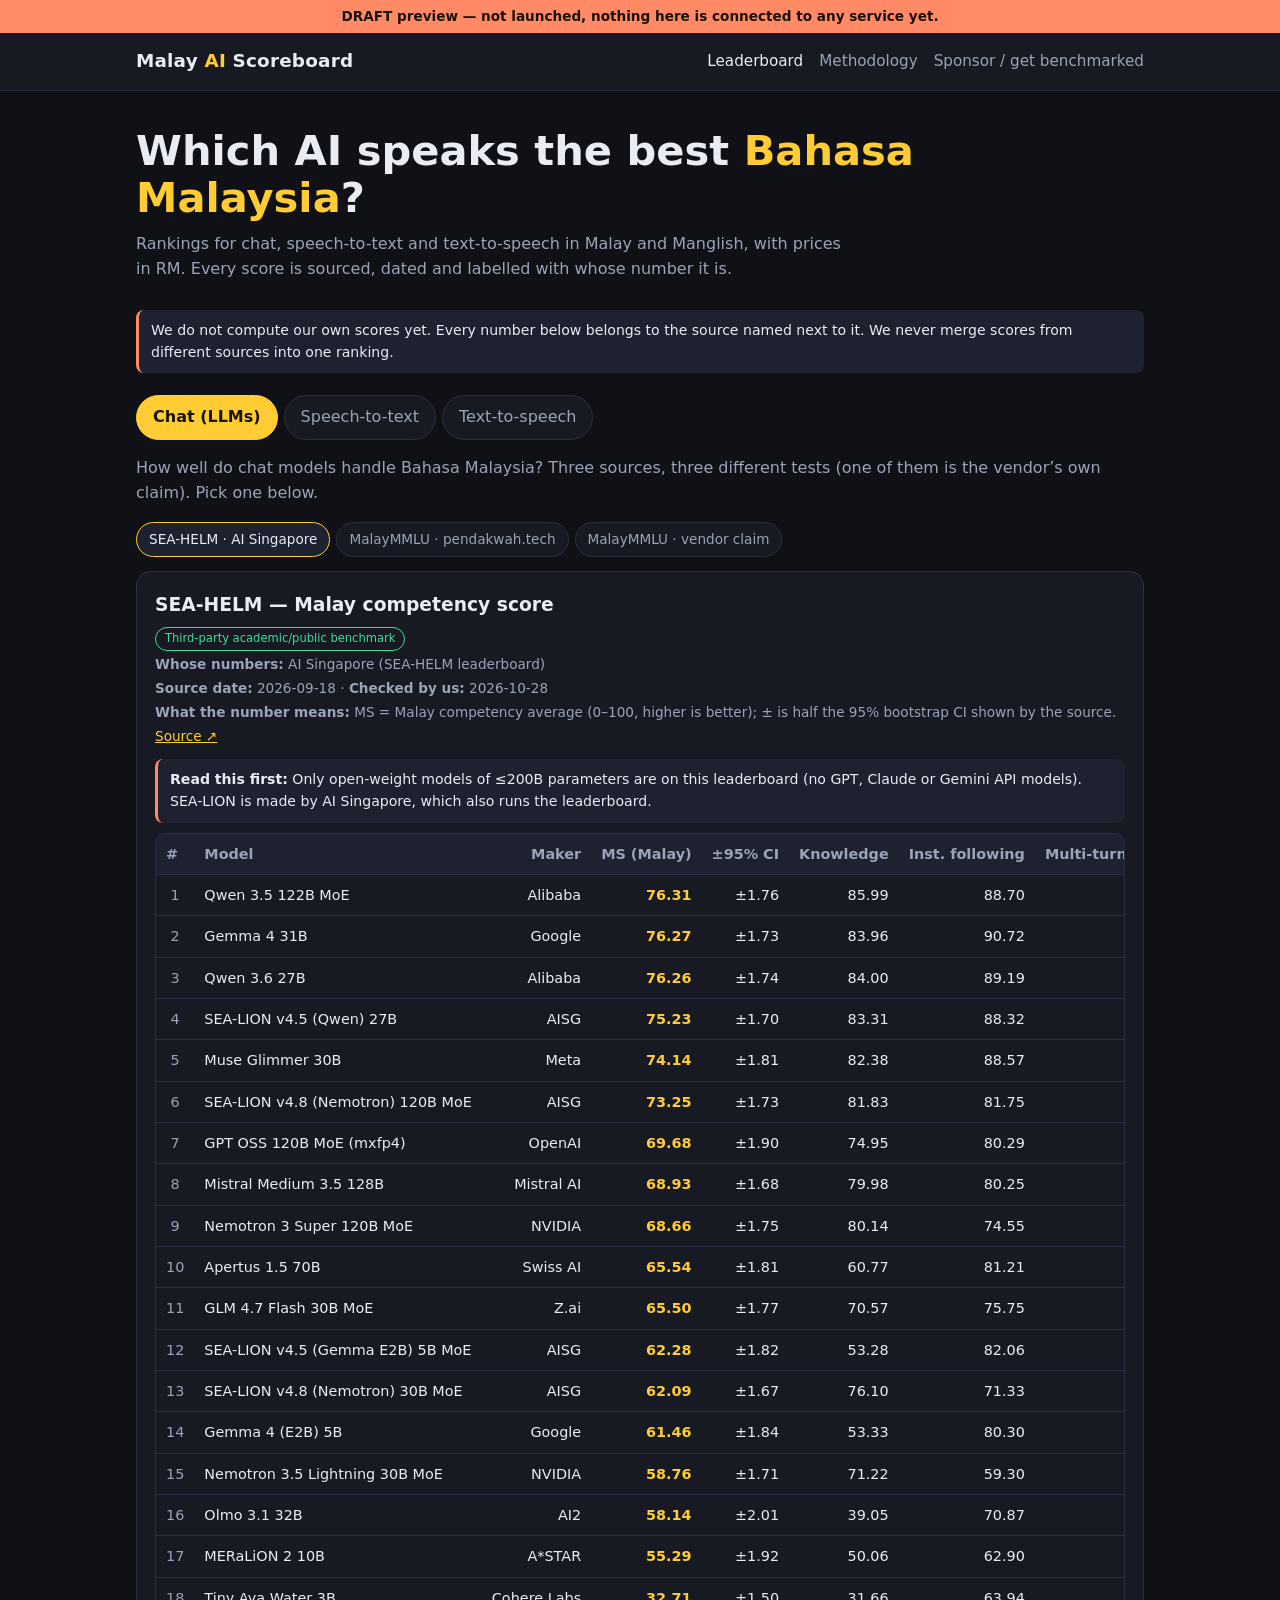
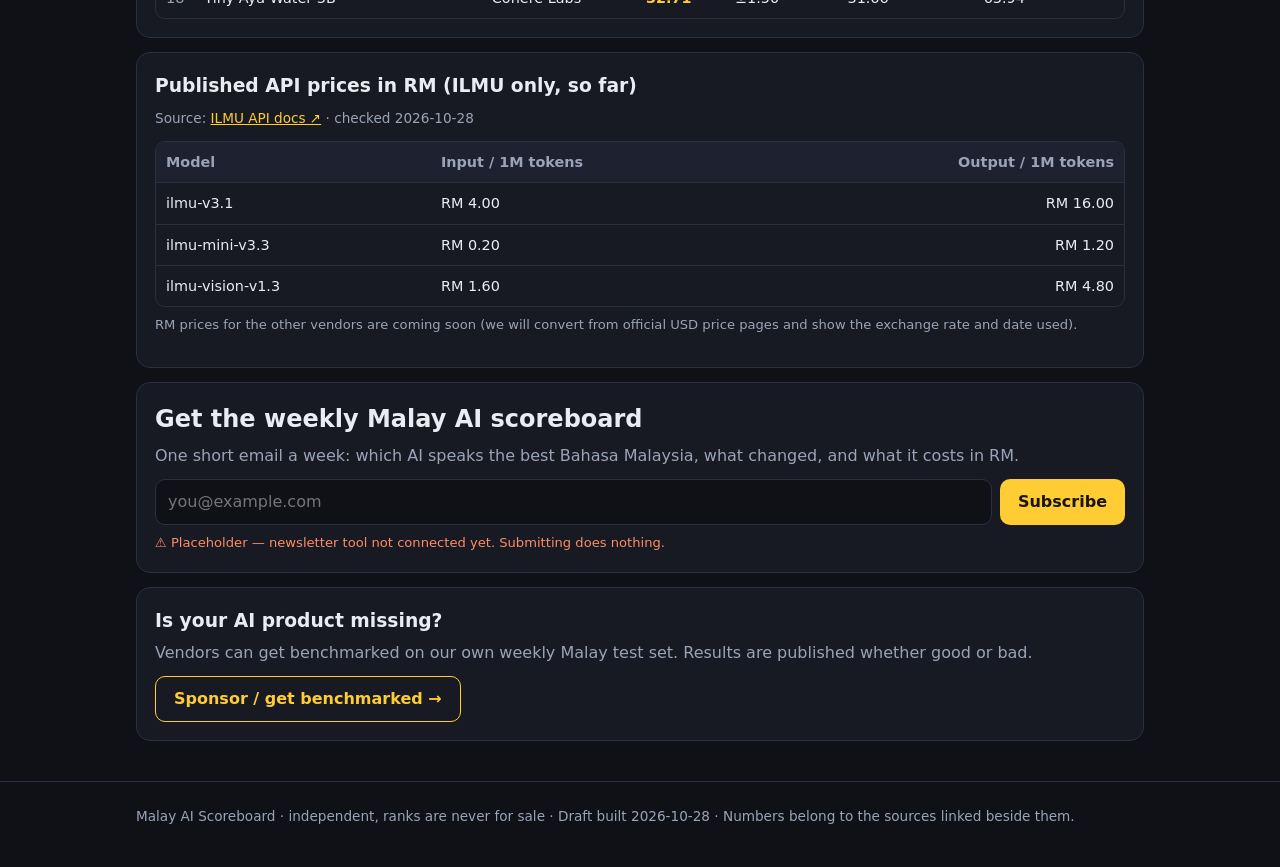
==== index.html @ 115fda4d "Initial commit: Malay AI Scoreboard" ====
<!doctype html><html lang="en"><head><meta charset="utf-8"><meta name="viewport" content="width=device-width,initial-scale=1">
<title>Which AI speaks the best Malay? · Malay AI Scoreboard</title><meta name="description" content="Which AI models and tools work best in Bahasa Malaysia and Manglish? Sourced rankings for chat, speech-to-text and text-to-speech, with prices in RM.">
<link rel="stylesheet" href="style.css"></head><body>
<div class="draft">DRAFT preview — not launched, nothing here is connected to any service yet.</div>
<header class="site"><div class="wrap"><a class="brand" href="index.html">Malay <span>AI</span> Scoreboard</a>
<nav><a href="index.html" aria-current="page">Leaderboard</a><a href="methodology.html">Methodology</a><a href="sponsor.html">Sponsor / get benchmarked</a></nav></div></header><main class="wrap">
<section class="hero"><h1>Which AI speaks the best <span style="color:var(--accent)">Bahasa Malaysia</span>?</h1>
<p>Rankings for chat, speech-to-text and text-to-speech in Malay and Manglish, with prices in RM. Every score is sourced, dated and labelled with whose number it is.</p></section>
<div class="caveat" id="disclaimer"></div>
<div class="tabs" id="tabs" role="tablist" aria-label="Category"></div>
<div id="panel" role="tabpanel" style="margin-top:14px">Loading…</div>
<div class="card"><h2 style="margin-top:0">Get the weekly Malay AI scoreboard</h2>
<p style="color:var(--muted);margin:0">One short email a week: which AI speaks the best Bahasa Malaysia, what changed, and what it costs in RM.</p>
<form class="signup" data-placeholder action="#" method="post"><input type="email" required placeholder="you@example.com" aria-label="Email address"><button class="btn" type="submit">Subscribe</button></form>
<div class="note">⚠ Placeholder — newsletter tool not connected yet. Submitting does nothing.</div></div>
<div class="card"><h3 style="margin-top:0">Is your AI product missing?</h3><p style="margin:0 0 10px;color:var(--muted)">Vendors can get benchmarked on our own weekly Malay test set. Results are published whether good or bad.</p><a class="btn ghost" href="sponsor.html">Sponsor / get benchmarked →</a></div>
</main><footer><div class="wrap">Malay AI Scoreboard · independent, ranks are never for sale · Draft built 2026-10-28 · Numbers belong to the sources linked beside them.</div></footer><script src="app.js"></script></body></html>
---- style.css ----
:root{--bg:#0f1117;--panel:#171a23;--panel2:#1e2230;--text:#e9ecf3;--muted:#9aa3b8;--accent:#ffcc33;--accent2:#3ddc97;--warn:#ff8a65;--line:#2a2f42;--r:14px}
*{box-sizing:border-box}
html{-webkit-text-size-adjust:100%}
body{margin:0;font:16px/1.55 system-ui,-apple-system,"Segoe UI",Roboto,sans-serif;background:var(--bg);color:var(--text)}
a{color:var(--accent)}a:hover{text-decoration:none}
.wrap{max-width:1040px;margin:0 auto;padding:0 16px}
.draft{background:var(--warn);color:#1a1209;text-align:center;font-size:.85rem;padding:6px 12px;font-weight:600}
header.site{border-bottom:1px solid var(--line);background:var(--panel)}
header.site .wrap{display:flex;flex-wrap:wrap;align-items:center;justify-content:space-between;gap:8px;padding-top:14px;padding-bottom:14px}
.brand{font-weight:800;font-size:1.15rem;color:var(--text);text-decoration:none;letter-spacing:.2px}
.brand span{color:var(--accent)}
nav a{color:var(--muted);text-decoration:none;margin-left:16px;font-size:.95rem}
nav a[aria-current=page],nav a:hover{color:var(--text)}
.hero{padding:36px 0 18px}
.hero h1{font-size:clamp(1.7rem,5vw,2.6rem);line-height:1.15;margin:0 0 10px}
.hero p{color:var(--muted);max-width:720px;margin:0}
.pill{display:inline-block;font-size:.72rem;padding:2px 9px;border-radius:99px;border:1px solid var(--line);color:var(--muted);vertical-align:middle}
.pill.vendor{border-color:var(--warn);color:var(--warn)}
.pill.third{border-color:var(--accent2);color:var(--accent2)}
.tabs{display:flex;gap:6px;margin:22px 0 0;flex-wrap:wrap}
.tabs button,.subtabs button{font:inherit;background:var(--panel);color:var(--muted);border:1px solid var(--line);padding:9px 16px;border-radius:99px;cursor:pointer}
.tabs button[aria-selected=true]{background:var(--accent);color:#1a1500;border-color:var(--accent);font-weight:700}
.subtabs{display:flex;gap:6px;margin:14px 0;flex-wrap:wrap}
.subtabs button{font-size:.85rem;padding:6px 12px}
.subtabs button[aria-selected=true]{background:var(--panel2);color:var(--text);border-color:var(--accent)}
.card{background:var(--panel);border:1px solid var(--line);border-radius:var(--r);padding:18px;margin:14px 0}
.card h2,.card h3{margin:0 0 6px}
.meta{font-size:.85rem;color:var(--muted);display:grid;gap:3px;margin:8px 0 12px}
.caveat{background:var(--panel2);border-left:3px solid var(--warn);padding:10px 12px;border-radius:8px;font-size:.88rem;margin:10px 0}
.tablewrap{overflow-x:auto;-webkit-overflow-scrolling:touch;border:1px solid var(--line);border-radius:10px}
table{border-collapse:collapse;width:100%;min-width:560px;font-size:.9rem}
th,td{padding:9px 10px;text-align:right;border-bottom:1px solid var(--line);white-space:nowrap}
th:nth-child(1),td:nth-child(1),th:nth-child(2),td:nth-child(2){text-align:left}
th{background:var(--panel2);color:var(--muted);font-weight:600;position:sticky;top:0}
td.rank{color:var(--muted);width:2.2em;text-align:center}
td.primary{font-weight:700;color:var(--accent)}
tr:last-child td{border-bottom:0}
.coming{border:2px dashed var(--line);border-radius:var(--r);padding:26px;text-align:center;background:var(--panel)}
.coming h3{color:var(--accent);margin:0 0 8px}
.grid{display:grid;gap:14px;grid-template-columns:repeat(auto-fit,minmax(260px,1fr))}
form.signup{display:flex;flex-wrap:wrap;gap:8px;margin-top:10px}
input[type=email],input[type=text],textarea,select{font:inherit;background:var(--bg);color:var(--text);border:1px solid var(--line);border-radius:10px;padding:10px 12px;flex:1;min-width:200px;width:100%}
textarea{min-height:90px}
label{display:block;font-size:.85rem;color:var(--muted);margin:10px 0 4px}
.btn{font:inherit;background:var(--accent);color:#1a1500;border:0;padding:10px 18px;border-radius:10px;font-weight:700;cursor:pointer;text-decoration:none;display:inline-block}
.btn.ghost{background:transparent;color:var(--accent);border:1px solid var(--accent)}
.note{font-size:.82rem;color:var(--warn);margin-top:8px}
.ok{color:var(--accent2);font-size:.9rem;margin-top:8px}
.slot{border:2px dashed var(--line);border-radius:var(--r);padding:20px;text-align:center;color:var(--muted)}
footer{border-top:1px solid var(--line);margin-top:40px;padding:24px 0 40px;color:var(--muted);font-size:.85rem}
main h2{margin-top:28px}
main li{margin:4px 0}
code{background:var(--panel2);padding:1px 6px;border-radius:5px;font-size:.9em}
@media(max-width:560px){nav a{margin:0 12px 0 0}.card{padding:14px}}
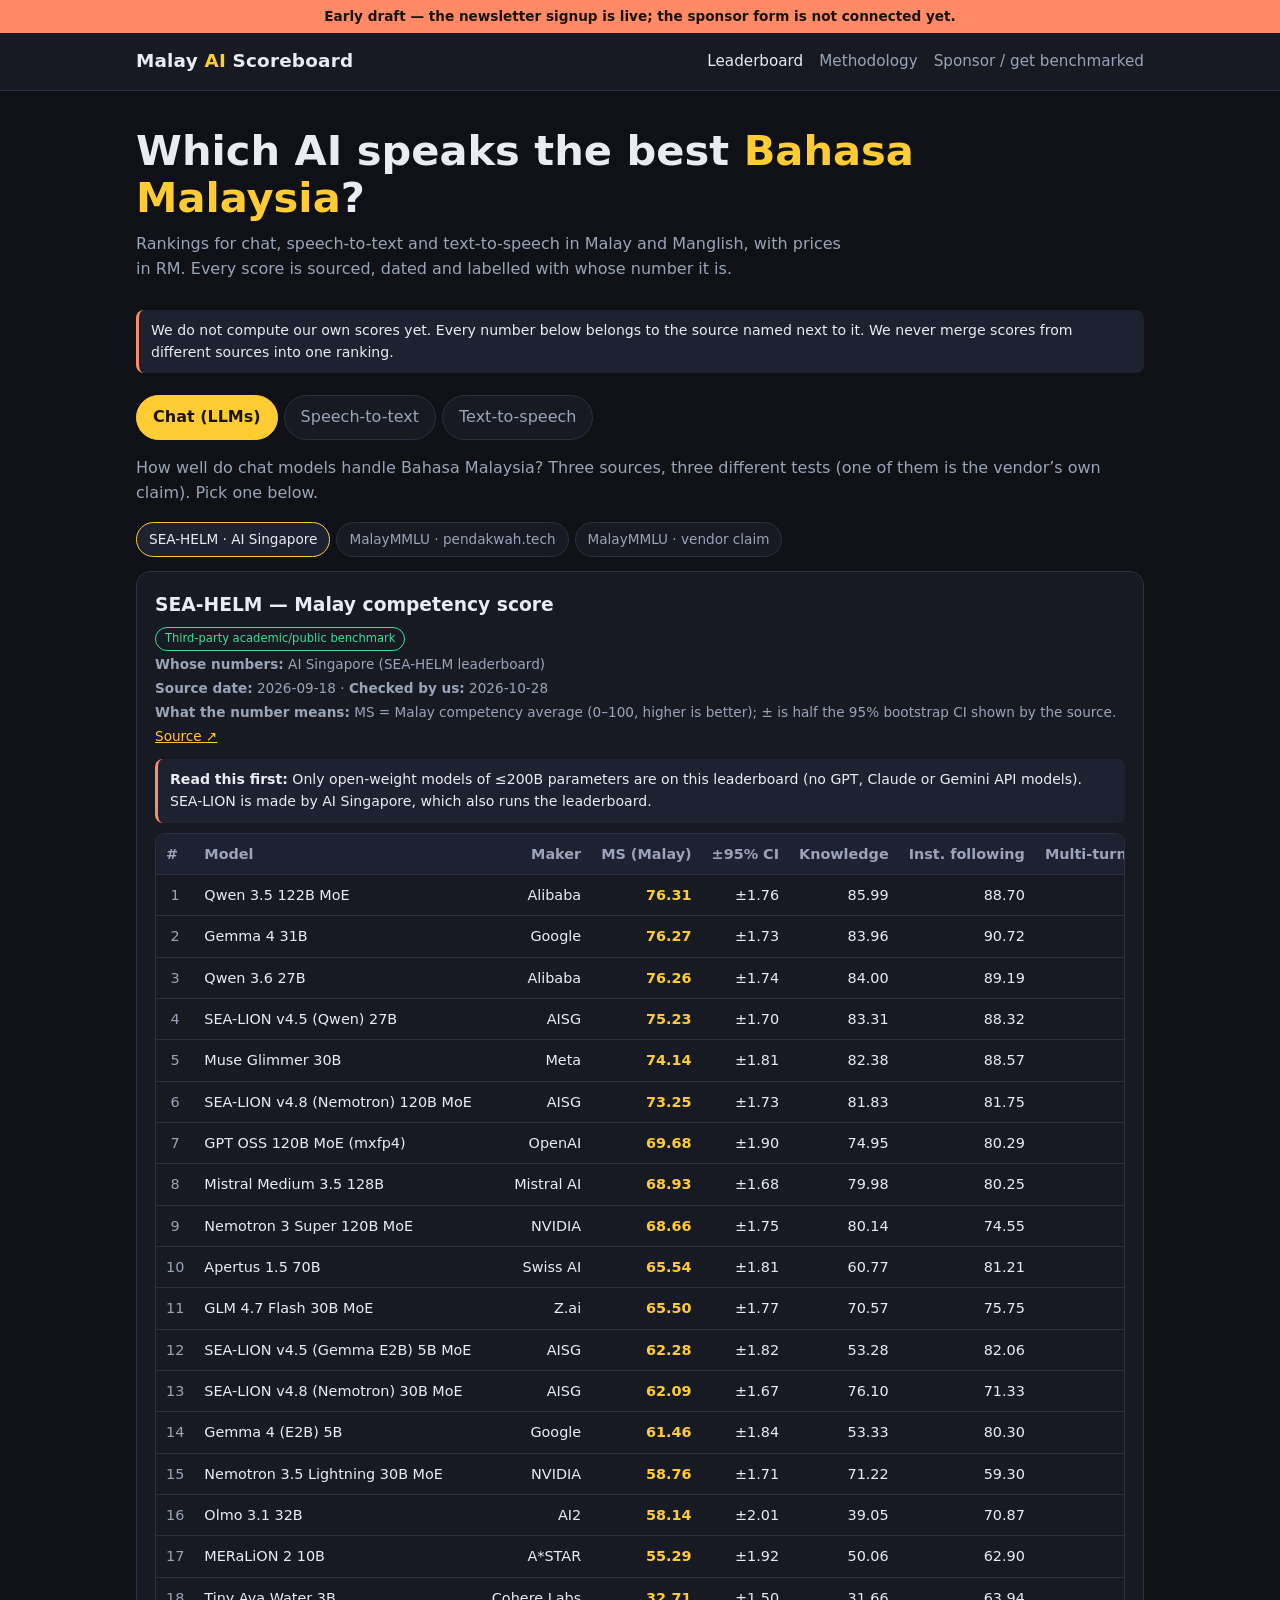
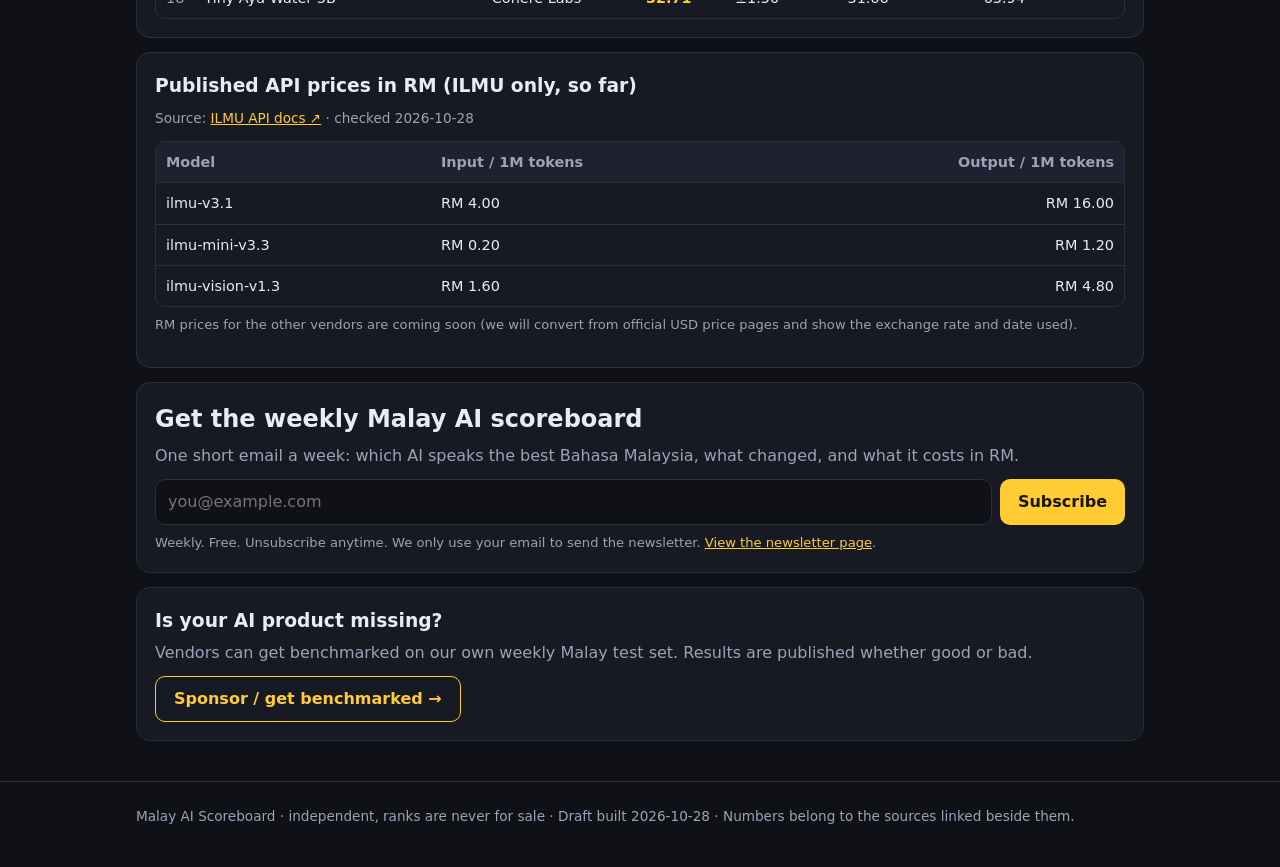
==== commit 2c06cf3b: "Connect newsletter signup to Buttondown; keep sponsor form marked as not connected" ====
--- a/index.html
+++ b/index.html
@@ -1,7 +1,7 @@
 <!doctype html><html lang="en"><head><meta charset="utf-8"><meta name="viewport" content="width=device-width,initial-scale=1">
 <title>Which AI speaks the best Malay? · Malay AI Scoreboard</title><meta name="description" content="Which AI models and tools work best in Bahasa Malaysia and Manglish? Sourced rankings for chat, speech-to-text and text-to-speech, with prices in RM.">
 <link rel="stylesheet" href="style.css"></head><body>
-<div class="draft">DRAFT preview — not launched, nothing here is connected to any service yet.</div>
+<div class="draft">Early draft — the newsletter signup is live; the sponsor form is not connected yet.</div>
 <header class="site"><div class="wrap"><a class="brand" href="index.html">Malay <span>AI</span> Scoreboard</a>
 <nav><a href="index.html" aria-current="page">Leaderboard</a><a href="methodology.html">Methodology</a><a href="sponsor.html">Sponsor / get benchmarked</a></nav></div></header><main class="wrap">
 <section class="hero"><h1>Which AI speaks the best <span style="color:var(--accent)">Bahasa Malaysia</span>?</h1>
@@ -11,7 +11,7 @@
 <div id="panel" role="tabpanel" style="margin-top:14px">Loading…</div>
 <div class="card"><h2 style="margin-top:0">Get the weekly Malay AI scoreboard</h2>
 <p style="color:var(--muted);margin:0">One short email a week: which AI speaks the best Bahasa Malaysia, what changed, and what it costs in RM.</p>
-<form class="signup" data-placeholder action="#" method="post"><input type="email" required placeholder="you@example.com" aria-label="Email address"><button class="btn" type="submit">Subscribe</button></form>
-<div class="note">⚠ Placeholder — newsletter tool not connected yet. Submitting does nothing.</div></div>
+<form class="signup" action="https://buttondown.com/api/emails/embed-subscribe/malayaiscoreboard" method="post" target="_blank"><input type="email" name="email" required placeholder="you@example.com" aria-label="Email address"><button class="btn" type="submit">Subscribe</button></form>
+<p class="fineprint">Weekly. Free. Unsubscribe anytime. We only use your email to send the newsletter. <a href="https://buttondown.com/malayaiscoreboard" target="_blank" rel="noopener">View the newsletter page</a>.</p></div>
 <div class="card"><h3 style="margin-top:0">Is your AI product missing?</h3><p style="margin:0 0 10px;color:var(--muted)">Vendors can get benchmarked on our own weekly Malay test set. Results are published whether good or bad.</p><a class="btn ghost" href="sponsor.html">Sponsor / get benchmarked →</a></div>
 </main><footer><div class="wrap">Malay AI Scoreboard · independent, ranks are never for sale · Draft built 2026-10-28 · Numbers belong to the sources linked beside them.</div></footer><script src="app.js"></script></body></html>
--- a/style.css
+++ b/style.css
@@ -52,3 +52,5 @@
 main li{margin:4px 0}
 code{background:var(--panel2);padding:1px 6px;border-radius:5px;font-size:.9em}
 @media(max-width:560px){nav a{margin:0 12px 0 0}.card{padding:14px}}
+
+.fineprint{font-size:.82rem;color:var(--muted);margin:8px 0 0}.fineprint a{color:var(--accent)}
